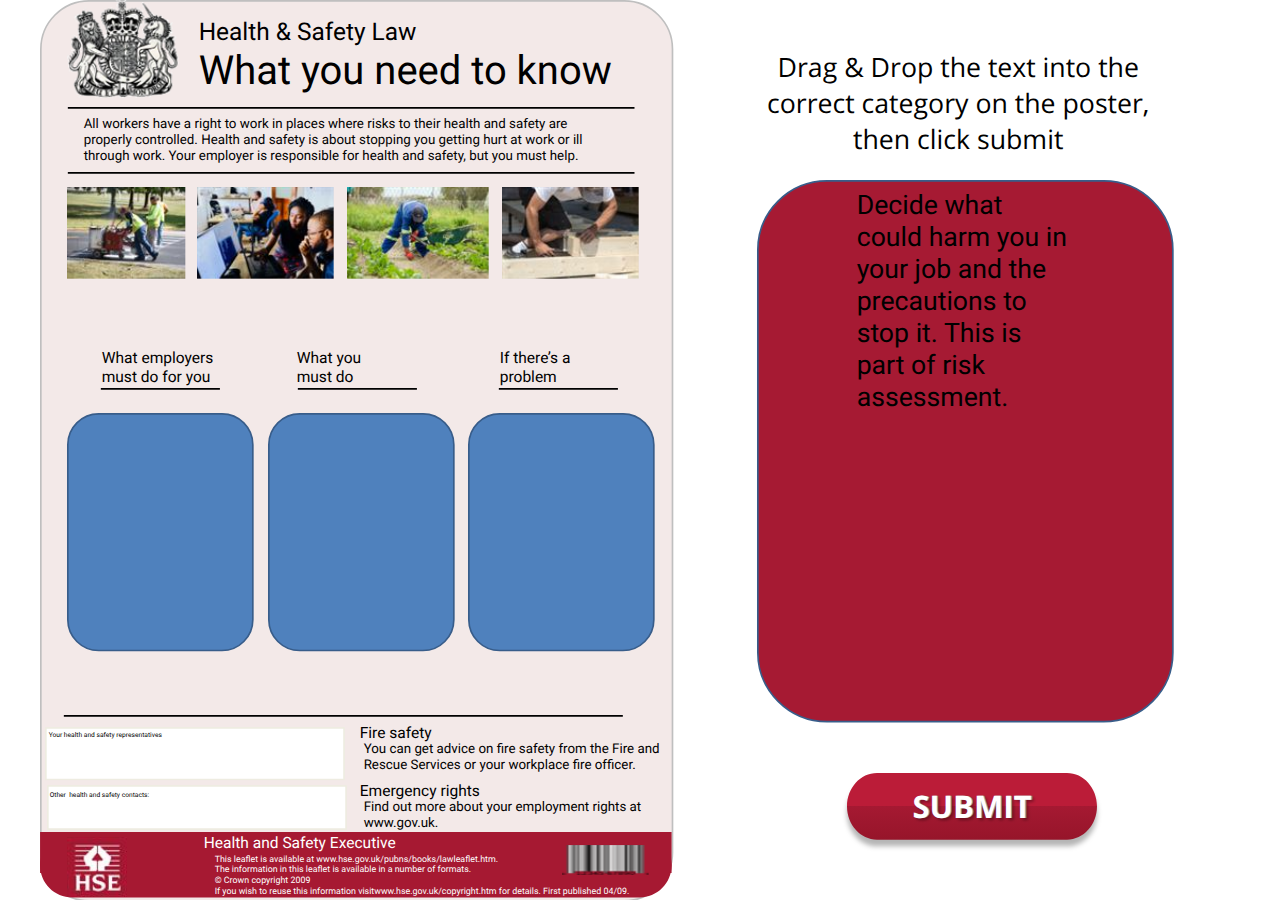
==== SCORM/HSE-Poster/story.html @ 28b44e9d "Push-HSE" ====
<!doctype html>
<html lang="en-US">
<head>
  <meta charset="utf-8">
  <!-- Created using Storyline 360 - http://www.articulate.com  -->
  <!-- version: 3.56.26219.0 -->
  <title>HSE Poster</title>
  <meta http-equiv="x-ua-compatible" content="IE=edge"/>
  <meta name="viewport" content="width=device-width,initial-scale=1,user-scalable=no,shrink-to-fit=no,minimal-ui"/>
  <meta name="apple-mobile-web-app-capable" content="yes"/>
  <style>
    html, body { height: 100%; padding: 0; margin: 0 }
    #app { height: 100%; width: 100%; }
  </style>
  
  <script>window.THREE = { };</script>
</head>
<body style="background: #FFFFFF" class="cs-HTML theme-unified">
  <!-- 360 -->
  <script>!function(e){var i=/iPhone/i,o=/iPod/i,n=/iPad/i,t=/(?=.*\bAndroid\b)(?=.*\bMobile\b)/i,d=/Android/i,s=/(?=.*\bAndroid\b)(?=.*\bSD4930UR\b)/i,b=/(?=.*\bAndroid\b)(?=.*\b(?:KFOT|KFTT|KFJWI|KFJWA|KFSOWI|KFTHWI|KFTHWA|KFAPWI|KFAPWA|KFARWI|KFASWI|KFSAWI|KFSAWA)\b)/i,r=/IEMobile/i,h=/(?=.*\bWindows\b)(?=.*\bARM\b)/i,a=/BlackBerry/i,l=/BB10/i,p=/Opera Mini/i,f=/(CriOS|Chrome)(?=.*\bMobile\b)/i,u=/(?=.*\bFirefox\b)(?=.*\bMobile\b)/i,c=new RegExp("(?:Nexus 7|BNTV250|Kindle Fire|Silk|GT-P1000)","i"),w=function(e,i){return e.test(i)},A=function(e){var A=e||navigator.userAgent,v=A.split("[FBAN");if(void 0!==v[1]&&(A=v[0]),this.apple={phone:w(i,A),ipod:w(o,A),tablet:!w(i,A)&&w(n,A),device:w(i,A)||w(o,A)||w(n,A)},this.amazon={phone:w(s,A),tablet:!w(s,A)&&w(b,A),device:w(s,A)||w(b,A)},this.android={phone:w(s,A)||w(t,A),tablet:!w(s,A)&&!w(t,A)&&(w(b,A)||w(d,A)),device:w(s,A)||w(b,A)||w(t,A)||w(d,A)},this.windows={phone:w(r,A),tablet:w(h,A),device:w(r,A)||w(h,A)},this.other={blackberry:w(a,A),blackberry10:w(l,A),opera:w(p,A),firefox:w(u,A),chrome:w(f,A),device:w(a,A)||w(l,A)||w(p,A)||w(u,A)||w(f,A)},this.seven_inch=w(c,A),this.any=this.apple.device||this.android.device||this.windows.device||this.other.device||this.seven_inch,this.phone=this.apple.phone||this.android.phone||this.windows.phone,this.tablet=this.apple.tablet||this.android.tablet||this.windows.tablet,"undefined"==typeof window)return this},v=function(){var e=new A;return e.Class=A,e};"undefined"!=typeof module&&module.exports&&"undefined"==typeof window?module.exports=A:"undefined"!=typeof module&&module.exports&&"undefined"!=typeof window?module.exports=v():"function"==typeof define&&define.amd?define("isMobile",[],e.isMobile=v()):e.isMobile=v()}(this);
    window.isMobile.apple.tablet = window.isMobile.apple.tablet ||
      (navigator.platform === 'MacIntel' && navigator.maxTouchPoints > 1);
    window.isMobile.apple.device = window.isMobile.apple.device || window.isMobile.apple.tablet;
    window.isMobile.tablet = window.isMobile.tablet || window.isMobile.apple.tablet;
    window.isMobile.any = window.isMobile.any || window.isMobile.apple.tablet;
  </script>

  <div id="focus-sink" tabindex="-1"></div>

  <div id="preso"></div>
  <script>
    window.DS = {};
    window.globals = {
      DATA_PATH_BASE: '',
      HAS_FRAME: true,
      HAS_SLIDE: true,

      lmsPresent: false,
      tinCanPresent: false,
      cmi5Present: false,
      aoSupport: false,
      scale: 'noscale',
      captureRc: false,
      browserSize: 'optimal',
      bgColor: '#FFFFFF',
      features: 'MultipleQuizTracking',
      themeName: 'unified',
      preloaderColor: '#8C8C8C',
      suppressAnalytics: false,
      productChannel: 'stable',
      publishSource: 'storyline',
      aid: 'aid|963286c8-5e28-4e23-b337-66d10b690c8c',
      cid: 'c760d0cb-7a94-42ee-8a28-6ce7f0bad6ad',
      playerVersion: '3.56.26219.0',
      maxIosVideoElements: 10,

      
      parseParams: function(qs) {
        if (window.globals.parsedParams != null) {
          return window.globals.parsedParams;
        }
        qs = (qs || window.location.search.substr(1)).split('+').join(' ');
        var params = {},
            tokens,
            re = /[?&]?([^=]+)=([^&]*)/g;

        while (tokens = re.exec(qs)) {
          params[decodeURIComponent(tokens[1]).trim()] =
            decodeURIComponent(tokens[2]).trim();
        }
        window.globals.parsedParams = params;
        return params;
      }

    };

    (function() {

      var classTypes = [ 'desktop', 'mobile', 'phone', 'tablet' ];

      var addDeviceClasses = function(prefix, testObj) {
        var curr, i;
        for (i = 0; i < classTypes.length; i++) {
          curr = classTypes[i];
          if (testObj[curr]) {
            document.body.classList.add(prefix + curr);
          }
        }
      };

      var params = window.globals.parseParams(),
          isDevicePreview = params.devicepreview === '1',
          isPhoneOverride = params.deviceType === 'phone' || (isDevicePreview && params.phone == '1'),
          isTabletOverride = (params.deviceType === 'tablet' || isDevicePreview) && !isPhoneOverride,
          isMobileOverride = isPhoneOverride || isTabletOverride;

      var deviceView = {
        desktop: !window.isMobile.any && !isMobileOverride,
        mobile: window.isMobile.any || isMobileOverride,
        phone: isPhoneOverride || (window.isMobile.phone && !isTabletOverride),
        tablet: isTabletOverride || window.isMobile.tablet
      };

      window.globals.deviceView = deviceView;
      window.isMobile.desktop = !window.isMobile.any;
      window.isMobile.mobile = window.isMobile.any;

      addDeviceClasses('view-', deviceView);

    })();
  </script>
  
  <script src='story_content/user.js' type=text/javascript></script>
  <div class="slide-loader"></div>

  <script>
    var doc = document, loader = doc.body.querySelector('.slide-loader'); [ 1, 2, 3 ].forEach(function(n) { var d = doc.createElement('div'); d.style.backgroundColor = window.globals.preloaderColor; d.classList.add('mobile-loader-dot'); d.classList.add('dot' + n); loader.appendChild(d); });
  </script>

  <div class="mobile-load-title-overlay" style="display: none">
    <div class="mobile-load-title">HSE Poster</div>
  </div>

  <div class="mobile-chrome-warning"></div>

  <script>
    
    if (window.autoSpider && window.vInterfaceObject) {
      document.querySelector('.mobile-load-title-overlay').style.display = 'none';
    }
  </script>

  

  <link rel="stylesheet" href="html5/data/css/output.min.css" data-noprefix/>
</body>
<script src="html5/lib/scripts/bootstrapper.min.js"></script>
</html>
---- SCORM/HSE-Poster/html5/data/css/output.min.css ----
@font-face {
  font-family: 'LatoBold Charset1_ BoldB83BB3BE';
  src: url('[data-uri]');
  font-style: normal;
  font-weight: normal;
}
@font-face {
  font-family: 'Lato Charset1_ 5sVuH9Q1D18AAC4F';
  src: url('[data-uri]');
  font-style: normal;
  font-weight: normal;
}
@font-face {
  font-family: 'Roboto Charset1_ 6coaZ23F66CF7E';
  src: url('[data-uri]');
  font-style: normal;
  font-weight: normal;
}
@font-face {
  font-family: 'Open SansBold CharsBold3036003B';
  src: url('[data-uri]');
  font-style: normal;
  font-weight: normal;
}
@font-face {
  font-family: 'Open Sans Charset1_ 6FL60815655';
  src: url('[data-uri]');
  font-style: normal;
  font-weight: normal;
}
@font-face {
  font-family: 'Roboto Charset0_v5lJSRq46A5EDB0';
  src: url('[data-uri]');
  font-style: normal;
  font-weight: normal;
}
@font-face {
  font-family: 'Open Sans Charset0_v9TY33EDE6F2';
  src: url('[data-uri]');
  font-style: normal;
  font-weight: normal;
}
@font-face {
  font-family: 'Open SansBold CharsBoldE47A47C6';
  src: url('[data-uri]');
  font-style: normal;
  font-weight: normal;
}
.cs-HTML {
  background: rgba(255, 255, 255, 1);
}
.cs-npnxnanbsnfns00000100101 .cs-infopanel  {
  box-shadow: 0 1px 0 rgba(0, 0, 0, 0);
  background: rgba(255, 255, 255, 1);
}
.cs-npnxnanbsnfns00000100101 .cs-infopanel .cs-link {
  color: rgba(88, 88, 88, 1);
}
.cs-npnxnanbsnfns00000100101 .cs-infopanel .cs-link:hover {
  color: rgba(255, 255, 255, 1);
}
.cs-npnxnanbsnfns00000100101 .cs-infopanel .cs-name {
  color: rgba(68, 68, 68, 1);
}
.cs-npnxnanbsnfns00000100101 .cs-infopanel .cs-title {
  color: rgba(153, 153, 153, 1);
}
.cs-npnxnanbsnfns00000100101 .cs-infopanelpopup  {
  box-shadow: 0 1px 0 rgba(0, 0, 0, 0);
  background: rgba(0, 0, 0, 0);
}
.cs-npnxnanbsnfns00000100101 .cs-infopanelpopup .cs-link {
  color: rgba(255, 0, 0, 1);
}
.cs-npnxnanbsnfns00000100101 .cs-infopanelpopup .cs-link:hover {
  color: rgba(255, 255, 255, 1);
}
.cs-npnxnanbsnfns00000100101 .cs-infopanelpopup .cs-name {
  color: rgba(255, 255, 255, 1);
}
.cs-npnxnanbsnfns00000100101 .cs-infopanelpopup .cs-bio {
  color: rgba(88, 88, 88, 1);
}
.cs-npnxnanbsnfns00000100101 .cs-timer  {
  color: rgba(88, 88, 88, 1);
}
.cs-npnxnanbsnfns00000100101 .cs-duration stop:first-child {
  stop-color: rgba(220, 220, 220, 1);
}
.cs-npnxnanbsnfns00000100101 .cs-duration stop:last-child {
  stop-color: rgba(220, 220, 220, 1);
}
.cs-npnxnanbsnfns00000100101 .cs-elapsed stop:first-child {
  stop-color: rgba(254, 227, 71, 1);
}
.cs-npnxnanbsnfns00000100101 .cs-elapsed stop:last-child {
  stop-color: rgba(254, 227, 71, 1);
}
.cs-npnxnanbsnfns00000100101 .cs-timer .cs-pie .cs-innerstroke {
  stroke: rgba(199, 199, 199, 1);
}
.cs-npnxnanbsnfns00000100101 .cs-timer .cs-pie .cs-innerborder {
  stroke: rgba(255, 255, 255, 1);
}
.cs-npnxnanbsnfns00000100101 .cs-window  {
  box-shadow: 0 8px 5px rgba(0, 0, 0, 0.2);
  border-color: rgba(49, 99, 0, 1);
  background: rgba(250, 250, 250, 1);
  color: rgba(70, 70, 70, 1);
}
.cs-npnxnanbsnfns00000100101 .cs-window .cs-diva {
  border-color: rgba(0, 0, 0, 0);
}
.cs-npnxnanbsnfns00000100101 .cs-window .cs-divb {
  border-color: rgba(0, 0, 0, 0);
}
.cs-npnxnanbsnfns00000100101 .cs-editor .cs-editor-slide {
  color: rgba(255, 255, 255, 1);
}
.cs-npnxnanbsnfns00000100101 .cs-editor .cs-editor-html {
  color: rgba(70, 70, 70, 1);
}
.cs-npnxnanbsnfns00000100101 .cs-editor .cs-editor-button {
  text-shadow: 0 1px 0 rgba(0, 0, 0, 0);
  color: rgba(255, 255, 255, 1);
  border-color: rgba(33, 68, 0, 1);
  background: rgba(60, 124, 0, 1);
}
.cs-npnxnanbsnfns00000100101 .cs-editor .cs-editor-button:hover {
  background: rgba(66, 142, 0, 1);
}
.cs-npnxnanbsnfns00000100101 .cs-editor .cs-editor-button:active {
  background: rgba(46, 93, 0, 1);
}
.cs-npnxnanbsnfns00000100101 .cs-listitem  {
  color: rgba(70, 70, 70, 1);
  border-color: none;
  border: 1px solid transparent;
}
.cs-npnxnanbsnfns00000100101 .cs-listitem:hover {
  background: rgba(0, 0, 0, 0.05);
  border-color: rgba(142, 143, 142, 1) !important;
  border-width: 1px;
  border-radius: 2px;
  border-style: solid;
  box-sizing: border-box;
}
.cs-npnxnanbsnfns00000100101 .cs-listitem.hover {
  background: rgba(0, 0, 0, 0.05);
  border-color: rgba(142, 143, 142, 1) !important;
  border-width: 1px;
  border-radius: 2px;
  border-style: solid;
  box-sizing: border-box;
}
.cs-npnxnanbsnfns00000100101 .cs-glossary  {
  color: rgba(70, 70, 70, 1);
}
.cs-npnxnanbsnfns00000100101 .cs-glossary .cs-scrolling-panel {
  background: rgba(0, 0, 0, 0);
}
.cs-npnxnanbsnfns00000100101 .cs-glossary .cs-term.cs-selected .cs-choice-list-trigger {
  color: rgba(255, 255, 255, 1);
  background: rgba(255, 255, 255, 1);
}
.cs-npnxnanbsnfns00000100101 .cs-glossary .cs-term.cs-selected .cs-choice-list-trigger:focus {
  color: rgba(255, 255, 255, 1);
  background: rgba(255, 255, 255, 1);
}
.cs-npnxnanbsnfns00000100101 .cs-glossary .cs-term:hover .cs-choice-list-trigger {
  background: rgba(70, 70, 70, 1);
}
.cs-npnxnanbsnfns00000100101 .cs-glossary .cs-term.hover .cs-choice-list-trigger {
  background: rgba(70, 70, 70, 1);
}
.cs-npnxnanbsnfns00000100101 .cs-glossary .cs-term .cs-choice-list-trigger:focus {
  background: rgba(70, 70, 70, 1);
}
.cs-npnxnanbsnfns00000100101 .cs-glossary .cs-diva {
  border-color: rgba(0, 0, 0, 0);
}
.cs-npnxnanbsnfns00000100101 .cs-glossary .cs-divb {
  border-color: rgba(0, 0, 0, 0);
}
.cs-npnxnanbsnfns00000100101 .cs-glossary .cs-divc {
  border-color: rgba(0, 0, 0, 0);
}
.cs-npnxnanbsnfns00000100101 .cs-glossary .cs-heading {
  color: rgba(44, 47, 48, 1);
  font-weight: 700;
}
.note-content p span {
  color: rgba(70, 70, 70, 1);
  line-height: 1.4em;
  font-size: 103.769%;
}
.cs-npnxnanbsnfns00000100101 .cs-resource .cs-separator {
  border-color: rgba(0, 0, 0, 0);
}
.cs-npnxnanbsnfns00000100101 .cs-outline  {
  color: rgba(45, 45, 45, 1);
}
.cs-npnxnanbsnfns00000100101 .cs-outline .cs-diva {
  border-color: rgba(0, 0, 0, 0);
}
.cs-npnxnanbsnfns00000100101 .cs-outline .cs-divb {
  border-color: rgba(0, 0, 0, 0);
}
.cs-npnxnanbsnfns00000100101 .cs-outline .cs-divc {
  border-color: rgba(0, 0, 0, 0);
}
.cs-npnxnanbsnfns00000100101 .cs-outline .cs-search-filter:hover {
  color: rgba(0, 0, 0, 0);
}
.cs-npnxnanbsnfns00000100101 .cs-outline .cs-search-filter.hover {
  color: rgba(0, 0, 0, 0);
}
.cs-npnxnanbsnfns00000100101 .cs-transcript  {
  color: rgba(255, 255, 255, 1);
}
.cs-npnxnanbsnfns00000100101 .cs-transcript .cs-div {
  border-color: rgba(0, 0, 0, 0);
}
.cs-npnxnanbsnfns00000100101 .cs-tabs:not(.topmenu-item) {
  color: rgba(39, 43, 44, 1);
}
.cs-npnxnanbsnfns00000100101 .cs-tabs .cs-inner-button:not(.topmenu-item) {
  text-shadow: 0 1px 0 rgba(0, 0, 0, 0);
}
.cs-npnxnanbsnfns00000100101 .cs-tabs:hover:not(.topmenu-item) {
  color: rgba(39, 43, 44, 1);
}
.cs-npnxnanbsnfns00000100101 .cs-tabs.cs-selected {
  background: rgba(0, 0, 0, 0);
  color: rgba(39, 43, 44, 1);
}
.cs-npnxnanbsnfns00000100101 .cs-seekcontrol  {
  background: rgba(0, 0, 0, 0);
  border-color: rgba(0, 0, 0, 0);
}
.cs-npnxnanbsnfns00000100101 .cs-seekcontrol .cs-button:hover .cs-icon {
  fill: rgba(255, 255, 255, 1);
}
.cs-npnxnanbsnfns00000100101 .cs-seekcontrol .cs-button.hover .cs-icon {
  fill: rgba(255, 255, 255, 1);
}
.cs-npnxnanbsnfns00000100101 .cs-seekcontrol .cs-button .cs-icon-shadow {
  fill: rgba(0, 0, 0, 0);
}
.cs-npnxnanbsnfns00000100101 .cs-seekcontrol .cs-button .cs-icon {
  fill: rgba(140, 140, 140, 1);
}
.cs-npnxnanbsnfns00000100101 .cs-seekcontrol .cs-seek .cs-fill {
  background: rgba(255, 255, 255, 0.6);
}
.cs-npnxnanbsnfns00000100101 .cs-seekcontrol .cs-seek {
  background: rgba(142, 143, 142, 1);
  border-color: rgba(0, 0, 0, 0);
}
.cs-npnxnanbsnfns00000100101 .cs-searchinput .cs-input {
  color: rgba(70, 70, 70, 1);
  border-color: rgba(0, 0, 0, 0);
  background: rgba(0, 0, 0, 0.05);
}
.cs-npnxnanbsnfns00000100101 .cs-searchinput .cs-input:focus {
  color: rgba(44, 47, 48, 1);
  background: rgba(41, 41, 41, 1);
}
.cs-npnxnanbsnfns00000100101 .cs-searchinput .cs-input:hover {
  box-shadow: inset 0 0 1px 0 rgba(69, 126, 19, 0);
}
.cs-npnxnanbsnfns00000100101 .cs-searchinput .cs-input.hover {
  box-shadow: inset 0 0 1px 0 rgba(69, 126, 19, 0);
}
.cs-npnxnanbsnfns00000100101 .cs-searchinput .cs-button .cs-icon {
  fill: rgba(88, 88, 88, 1);
}
.cs-npnxnanbsnfns00000100101 .cs-searchinput .cs-button:hover {
  fill: rgba(63, 133, 0, 1);
}
.cs-npnxnanbsnfns00000100101 .cs-searchinput .cs-button.hover {
  fill: rgba(63, 133, 0, 1);
}
.cs-npnxnanbsnfns00000100101 .cs-menu  {
  box-shadow: 0 1px 0 rgba(0, 0, 0, 0);
  background: rgba(250, 250, 250, 1);
}
.cs-npnxnanbsnfns00000100101 .cs-topmenu-item.active .cs-tab {
  background: rgba(250, 250, 250, 1);
}
.cs-npnxnanbsnfns00000100101 .cs-logo  {
  box-shadow: 0 1px 0 rgba(37, 75, 0, 1);
  background: rgba(255, 255, 255, 0);
}
.cs-npnxnanbsnfns00000100101 .cs-checkbox  {
  color: rgba(255, 255, 255, 1);
}
.cs-npnxnanbsnfns00000100101 .cs-checkbox:hover {
  border-color: rgba(175, 221, 130, 1);
}
.cs-npnxnanbsnfns00000100101 .cs-checkbox.hover {
  border-color: rgba(175, 221, 130, 1);
}
.cs-npnxnanbsnfns00000100101 .cs-checkbox .cs-box {
  color: rgba(255, 255, 255, 1);
  border-color: rgba(42, 83, 0, 1);
}
.cs-npnxnanbsnfns00000100101 .cs-checkbox .cs-box:checked::after {
  color: rgba(43, 196, 0, 1);
}
.cs-npnxnanbsnfns00000100101 .cs-button  {
  text-shadow: 0 1px 0 rgba(0, 0, 0, 0);
  color: rgba(88, 88, 88, 1);
  border-color: rgba(0, 0, 0, 0);
  background: rgba(0, 0, 0, 0);
  box-shadow: 0 1px 0 rgba(0, 0, 0, 0);
}
.cs-npnxnanbsnfns00000100101 .cs-button .cs-icon {
  fill: rgba(88, 88, 88, 1);
}
.cs-npnxnanbsnfns00000100101 .cs-button .cs-icon-shadow {
  fill: rgba(0, 0, 0, 0);
}
.cs-npnxnanbsnfns00000100101 .cs-button:hover {
  background: rgba(39, 43, 44, 1);
}
.cs-npnxnanbsnfns00000100101 .cs-button.hover {
  background: rgba(39, 43, 44, 1);
}
.cs-npnxnanbsnfns00000100101 .cs-button:active {
  background: rgba(0, 0, 0, 0);
}
.cs-npnxnanbsnfns00000100101 .cs-button.cs-disabled:hover {
  background: rgba(0, 0, 0, 0);
}
.cs-npnxnanbsnfns00000100101 .cs-button.cs-disabled.hover {
  background: rgba(0, 0, 0, 0);
}
.cs-npnxnanbsnfns00000100101 .cs-button.cs-disabled:active {
  background: rgba(0, 0, 0, 0);
}
.cs-npnxnanbsnfns00000100101 .cs-button.cs-volume:hover {
  background: rgba(0, 0, 0, 0);
}
.cs-npnxnanbsnfns00000100101 .cs-button.cs-volume.hover {
  background: rgba(0, 0, 0, 0);
}
.cs-npnxnanbsnfns00000100101 .cs-button.cs-volume:active {
  background: rgba(0, 0, 0, 0);
}
.cs-npnxnanbsnfns00000100101.cs-base  {
  color: rgba(88, 88, 88, 1);
  border-color: rgba(255, 255, 255, 0);
  background: rgba(255, 255, 255, 1);
}
.cs-npnxnanbsnfns00000100101.cs-base .cs-separator .cs-diva {
  background: rgba(250, 250, 250, 1);
}
.cs-npnxnanbsnfns00000100101.cs-base .cs-separator .cs-divb {
  background: rgba(0, 0, 0, 0);
}
.cs-npnxnanbsnfns00000100101.cs-base .cs-topmenu-item.active .cs-tab {
  border-color: rgba(250, 250, 250, 1);
}
.cs-npnxnanbsnfns00000100101.cs-base .cs-topmenu-item.active .cs-panel {
  border-color: rgba(250, 250, 250, 1);
}
.cs-npnxnanbsnfns00000100101.cs-base .cs-left {
  background: rgba(250, 250, 250, 1);
}
.cs-npnxnanbsnfns00000100101.cs-base .cs-area-primary .cs-slide-container {
  background: rgba(255, 255, 255, 1);
}
.cs-npnxnanbsnfns00000100101.cs-base.cs-custom-theme .cs-brandhighlight-bg {
  background: rgba(72, 147, 184, 1) !important;
}
.cs-npnxnanbsnfns00000100101.cs-base.cs-custom-theme .cs-brandhighlight-secondary-bg {
  background: rgba(72, 147, 184, 1) !important;
}
.cs-npnxnanbsnfns00000100101.cs-base.cs-custom-theme .cs-brandhighlight-border {
  border-color: rgba(72, 147, 184, 1) !important;
}
.cs-npnxnanbsnfns00000100101.cs-base.cs-custom-theme .cs-brandhighlight-text {
  color: rgba(72, 147, 184, 1) !important;
}
.cs-npnxnanbsnfns00000100101.cs-base.cs-custom-theme .cs-brandhighlight-fill {
  fill: rgba(72, 147, 184, 1) !important;
}
.cs-npnxnanbsnfns00000100101.cs-base.cs-custom-theme .cs-listitem.cs-selected {
  background-color: rgba(0, 0, 0, 0.05) !important;
}
.cs-npnxnanbsnfns00000100101 .cs-volume::-moz-range-thumb {
  border-color: rgba(43, 85, 0, 1);
  box-shadow: inset 0 0 1px 0 rgba(43, 85, 0, 1);
  background: rgba(255, 255, 255, 1);
}
.cs-npnxnanbsnfns00000100101 .cs-volume::-ms-thumb {
  border-color: rgba(43, 85, 0, 1);
  box-shadow: inset 0 0 1px 0 rgba(43, 85, 0, 1);
  background: rgba(255, 255, 255, 1);
}
.cs-npnxnanbsnfns00000100101 .cs-volume::-webkit-slider-thumb {
  border-color: rgba(43, 85, 0, 1);
  box-shadow: inset 0 0 1px 0 rgba(43, 85, 0, 1);
  background: rgba(255, 255, 255, 1);
}
.cs-npnxnanbsnfns00000100101 .cs-volume::-moz-range-track {
  border-color: rgba(66, 140, 1, 1);
  background: rgba(142, 143, 142, 1);
}
.cs-npnxnanbsnfns00000100101 .cs-volume::-ms-track {
  border-color: rgba(66, 140, 1, 1);
  background: rgba(142, 143, 142, 1);
}
.cs-npnxnanbsnfns00000100101 .cs-volume::-webkit-slider-runnable-track {
  border-color: rgba(66, 140, 1, 1);
  background: rgba(142, 143, 142, 1);
}
body.show-focus .tab-focus-box {
  box-shadow: 0 0 0 1px rgba(255, 255, 0, 1), 0 0 0 3px rgba(0, 32, 96, 1), 0 0 5px 5px rgba(255, 255, 0, 1);
  border-color: transparent;
  outline: 2px transparent solid;
}
.skipnav {
  box-shadow: 0 0 0 1px rgba(255, 255, 0, 1), 0 0 0 3px rgba(0, 32, 96, 1), 0 0 5px 5px rgba(255, 255, 0, 1);
  border-color: transparent;
  outline: 2px transparent solid;
}
.cs-npnxnanbsnfns00000100101 .cs-listitem:hover {
  color: none;
}
.cs-npnxnanbsnfns00000100101 .cs-listitem.hover {
  color: none;
}
.cs-npnxnanbsnfns00000100101 .cs-listitem.cs-viewed {
  color: #464646;
}
.cs-npnxnanbsnfns00000100101 .cs-listitem {
  color: #464646;
}
.cs-npnxnanbsnfns00000100101 .cs-listitem:hover .cs-icon-carrot * {
  fill: none;
}
.cs-npnxnanbsnfns00000100101 .cs-listitem.hover .cs-icon-carrot * {
  fill: none;
}
.cs-npnxnanbsnfns00000100101 .cs-listitem .cs-icon-carrot {
  color: none;
  top: calc(3px);
}
.cs-npnxnanbsnfns00000100101 .cs-listitem .cs-icon-carrot .cs-shadow {
  color: #2C2F30;
}
.cs-npnxnanbsnfns00000100101 .item-collapsible .is-scene {
  color: #2C2F30 !important;
  font-weight: 700;
}
.cs-npnxnanbsnfns00000100101 .is-scene .cs-icon-carrot * {
  color: #2C2F30 !important;
  font-weight: 700;
}
.cs-npnxnanbsnfns00000100101 .is-scene:not(.outline-links-collapse) > a {
  color: #2C2F30;
}
.cs-npnxnanbsnfns00000100101 .is-scene:not(.outline-links-collapse) .cs-icon-carrot * {
  fill: none !important;
  color: #2C2F30 !important;
}
.cs-npnxnanbsnfns00000100101 .tabs, .cs-npnxnanbsnfns00000100101 .cs-logo {
  border-bottom: 1px solid rgba(142, 143, 142, 1);
}
.cs-npnxnanbsnfns00000100101 .area-secondary-wrapper:after {
  background-image: url('[data-uri]');
  background-size: 100%;
}
.cs-npnxnanbsnfns00000100101 .panel-footer {
  background: #FAFAFA;
}
.cs-npnxnanbsnfns00000100101 #outline-search {
  background: rgba(0, 0, 0, 0.05);
  border-color: rgba(142, 143, 142, 1);
  border-width: 1px;
  border-style: solid;
}
.cs-npnxnanbsnfns00000100101 .topmenu-panel #outline-search {
  background: #EAEAEA;
}
.cs-npnxnanbsnfns00000100101 .search-icon circle, .cs-npnxnanbsnfns00000100101 .search-icon path {
  stroke: #585858;
}
.cs-npnxnanbsnfns00000100101 #outline-search input[type   =search] {
  color: #2C2F30;
}
.cs-npnxnanbsnfns00000100101 #outline-search ::-webkit-input-placeholder {
  color: #464646 !important;
}
.cs-npnxnanbsnfns00000100101 #outline-search :-ms-input-placeholder {
  color: #464646 !important;
}
.cs-npnxnanbsnfns00000100101 #outline-search ::-moz-placeholder {
  color: #464646 !important;
  opacity: 1;
}
.cs-npnxnanbsnfns00000100101 .cs-topmenu-item.active, body:not(.is-touchable-tablet) .cs-npnxnanbsnfns00000100101 .cs-topmenu-item:hover {
  color: #272B2C;
}
.cs-npnxnanbsnfns00000100101 .cs-topmenu-item.button-tapped {
  color: #272B2C;
}
.cs-npnxnanbsnfns00000100101 .cs-topmenu-item.active .cs-tab, .cs-npnxnanbsnfns00000100101 .cs-topmenu-item .cs-tab {
  background: transparent !important;
  border: none !important;
}
.cs-npnxnanbsnfns00000100101 .top-tabs-drop-icon div {
  background: #585858;
}
.cs-npnxnanbsnfns00000100101 .cs-panel.topmenu-panel .panel-content, .cs-npnxnanbsnfns00000100101 .top-tabs-drop {
  background: #FAFAFA;
}
.cs-npnxnanbsnfns00000100101 .cs-topmenu-item.active .cs-panel {
  background: #FAFAFA;
}
.cs-npnxnanbsnfns00000100101 .cs-menu.topmenu-panel, .cs-npnxnanbsnfns00000100101 .top-tabs-drop {
  border: 1px solid rgba(250, 250, 250, 1) !important;
  border-radius: 3px;
}
.cs-npnxnanbsnfns00000100101 .resources .resources-list a:hover {
  background: rgba(0, 0, 0, 0.05);
}
body:not(.is-touchable-tablet) .cs-npnxnanbsnfns00000100101 .resources .resources-list a:hover {
  background: rgba(0, 0, 0, 0.05);
}
.cs-npnxnanbsnfns00000100101 .resources .resources-list a.hover {
  background: rgba(0, 0, 0, 0.05);
}
body:not(.is-touchable-tablet) .cs-npnxnanbsnfns00000100101 .resources .resources-list a.hover {
  background: rgba(0, 0, 0, 0.05);
}
.cs-npnxnanbsnfns00000100101 .resources .resources-list a.button-tapped {
  background: rgba(0, 0, 0, 0.05);
}
.cs-npnxnanbsnfns00000100101 .cs-icon path, .cs-npnxnanbsnfns00000100101 .cs-icon rect, .cs-npnxnanbsnfns00000100101 .cs-icon polygon, .cs-npnxnanbsnfns00000100101 .menu-icon-wrapper.menu-icon-wrapper-hover path {
  fill: #585858;
}
.cs-npnxnanbsnfns00000100101 .cs-icon .icon-stroke-only {
  fill: none !important;
  stroke: #585858 !important;
}
body:not(.is-touchable-tablet) .cs-npnxnanbsnfns00000100101 .cs-button:hover .cs-icon path, body:not(.is-touchable-tablet) .cs-npnxnanbsnfns00000100101 .cs-button:hover .cs-icon rect, body:not(.is-touchable-tablet) .cs-npnxnanbsnfns00000100101 .cs-button:hover .cs-icon polygon {
  fill: #272B2C;
}
body:not(.is-touchable-tablet) .cs-npnxnanbsnfns00000100101 .cs-tabs:hover .search-icon circle, body:not(.is-touchable-tablet) .cs-npnxnanbsnfns00000100101 .cs-tabs:hover .search-icon path {
  stroke: #272B2C;
}
.cs-npnxnanbsnfns00000100101 .cs-button.button-tapped .cs-icon path, .cs-npnxnanbsnfns00000100101 .cs-button.button-tapped .cs-icon rect, .cs-npnxnanbsnfns00000100101 .cs-button.button-tapped .cs-icon polygon {
  fill: #272B2C;
}
body:not(.is-touchable-tablet) .cs-npnxnanbsnfns00000100101 .cs-button:hover .cs-icon .icon-stroke-only {
  fill: none !important;
  stroke: #272B2C !important;
}
.cs-npnxnanbsnfns00000100101 .cs-button:button-tapped .cs-icon .icon-stroke-only {
  fill: none !important;
  stroke: #272B2C !important;
}
.cs-npnxnanbsnfns00000100101 .menu-icon-wrapper.menu-icon-wrapper-hover svg path {
  fill: #272B2C;
}
.floating-sidebar:not(.sidebar-closed) .cs-npnxnanbsnfns00000100101 #hamburger .menu-icon-wrapper svg path {
  fill: #BABBBA;
}
.floating-sidebar:not(.sidebar-closed) .cs-npnxnanbsnfns00000100101 #hamburger .menu-icon-wrapper.menu-icon-wrapper-hover svg path {
  fill: #F8F8F8;
}
.cs-npnxnanbsnfns00000100101 .volume .btn:before {
  background-image: url('[data-uri]');
}
.cs-npnxnanbsnfns00000100101 .volume-track {
  background: #8E8F8E;
}
.cs-npnxnanbsnfns00000100101 .volume-icon circle {
  stroke: #585858;
}
.cs-npnxnanbsnfns00000100101 .cs-settings > .settings-panel {
  background: #FAFAFA;
  border: 1px solid rgba(250, 250, 250, 1) !important;
  border-radius: 3px;
}
.cs-npnxnanbsnfns00000100101 .cs-settings > .panel-down-arrow {
  fill: #FAFAFA;
}
.cs-npnxnanbsnfns00000100101 .switch-toggle .border {
  stroke: #919191;
}
.cs-npnxnanbsnfns00000100101 .switch-toggle .thumb-off .thumb {
  fill: #585858;
}
.cs-npnxnanbsnfns00000100101 .switch-toggle .thumb-on .track {
  fill: rgba(72, 147, 184, 0.3);
}
.cs-npnxnanbsnfns00000100101 .switch-toggle .thumb-off .track {
  fill: rgba(233, 233, 233, 1);
}
.cs-npnxnanbsnfns00000100101 .switch-label {
  color: #464646;
}
.cs-npnxnanbsnfns00000100101 .cs-panel .scrollarea-btn:after {
  background: rgba(88, 88, 88, 0.8);
}
.scrollarea-scrollbar:hover .scrollarea-btn:after, .scrollarea-scrollbar.highlight-scrollbar .scrollarea-btn:after {
  background: rgba(88, 88, 88, 0.8);
}
.floating-sidebar .sidebar-overlay {
  background: rgba(0, 0, 0, 0.85);
}
.cs-npnxnanbsnfns00000100101 .overlay-message {
  background: rgba(0, 0, 0, 0.85);
}
.cs-npnxnanbsnfns00000100101 .top-ui-bg, .cs-npnxnanbsnfns00000100101 .bottom-ui-bg, .cs-npnxnanbsnfns00000100101 .right-ui-bg, .cs-npnxnanbsnfns00000100101 .left-ui-bg {
  background: rgba(255, 255, 255, 0.8);
}
.cs-npnxnanbsnfns00000100101 .circle-progress-bg {
  fill: #FFFFFF;
}
.cs-npnxnanbsnfns00000100101 .circle-progress-well {
  fill: #8E8F8E;
}
.cs-npnxnanbsnfns00000100101 .circle-progress-pie {
  stroke: #8E8F8E;
}
.cs-npnxnanbsnfns00000100101 .lightbox .option-pane {
  background: rgba(255, 255, 255, 0.8);
}
.cs-npnxnanbsnfns00000100101 .lightbox .option-pane:before {
  background: #FFFFFF;
}
.cs-npnxnanbsnfns00000100101 .message-window {
  background: #FAFAFA;
  border: 1px solid rgba(250, 250, 250, 1) !important;
  border-radius: 3px;
}
.cs-npnxnanbsnfns00000100101 .message-window-header p, .cs-npnxnanbsnfns00000100101 .message-window-text {
  color: #464646;
}
.cs-npnxnanbsnfns00000100101 .message-window-header p {
  border-bottom: 1px solid rgba(70, 70, 70, 1);
}
.cs-npnxnanbsnfns00000100101 .message-window button.slide-object-button {
  border: 1px solid rgba(70, 70, 70, 1) !important;
}
.cs-npnxnanbsnfns00000100101 .message-window button.slide-object-button:hover {
  background: rgba(0, 0, 0, 0.05) !important;
}
.message-window .slide-object-button tspan, .message-window .slide-object-button-text tspan {
  fill: #464646 !important;
}
body:not(.is-touchable-tablet) .cs-npnxnanbsnfns00000100101 .cs-button:hover .text {
  color: #272B2C;
}
.cs-npnxnanbsnfns00000100101 .cs-button.button-tapped .text {
  color: #272B2C;
}
.cs-npnxnanbsnfns00000100101.cs-base {
  background: #FFFFFF;
}
.cs-npnxnanbsnfns00000100101 .cs-menu {
  background: transparent;
}
.cs-npnxnanbsnfns00000100101 .progress-bar .progress-bar-fill:after {
  background: #4893B8 !important;
}
.cs-npnxnanbsnfns00000100101 .volume-dot {
  background: #4893B8 !important;
}
.fn-npnxnanbsnfns00000100101 {
  font-family: 'Lato22AB4CAF';
  -webkit-font-variant-ligatures: no-common-ligatures;
  font-variant-ligatures: no-common-ligatures;
}
.fn-pxabnsnfns00000100101 {
  font-family: 'Lato22AB4CAF';
  -webkit-font-variant-ligatures: no-common-ligatures;
  font-variant-ligatures: no-common-ligatures;
}
.fn-npxnabnsnfns00000100101 {
  font-family: 'Lato22AB4CAF';
  -webkit-font-variant-ligatures: no-common-ligatures;
  font-variant-ligatures: no-common-ligatures;
}
.fn-npnxnanbnsnfns00000100101 {
  font-family: 'Lato22AB4CAF';
  -webkit-font-variant-ligatures: no-common-ligatures;
  font-variant-ligatures: no-common-ligatures;
}
.fn-pxabnsnfns00000100100 {
  font-family: 'Lato22AB4CAF';
  -webkit-font-variant-ligatures: no-common-ligatures;
  font-variant-ligatures: no-common-ligatures;
}
@font-face {
  font-family: 'Lato22AB4CAF';
  src: url('[data-uri]');
  font-style: normal;
  font-weight: bold;
}
@font-face {
  font-family: 'Lato22AB4CAF';
  src: url('[data-uri]');
  font-style: normal;
  font-weight: normal;
}
.cs-InvalidPromptSlide .cs-5kH3Wyl2Klv-InvalidPromptSlide-btn0 {
  color: rgba(255, 255, 255, 1);
  border-color: rgba(33, 68, 0, 1);
  background: rgba(60, 124, 0, 1);
  text-shadow: 0 1px 0 rgba(0, 0, 0, 0);
}
.cs-InvalidPromptSlide .cs-5kH3Wyl2Klv-InvalidPromptSlide-btn0 .cs-html {
  color: rgba(70, 70, 70, 1);
}
.cs-InvalidPromptSlide .cs-5kH3Wyl2Klv-InvalidPromptSlide-btn0 .cs-slide {
  border-color: rgba(255, 255, 255, 1);
}
.cs-InvalidPromptSlide .cs-5kH3Wyl2Klv-InvalidPromptSlide-btn0:hover {
  background: rgba(66, 142, 0, 1);
}
.cs-InvalidPromptSlide .cs-5kH3Wyl2Klv-InvalidPromptSlide-btn0:active {
  background: rgba(46, 93, 0, 1);
}
.cs-PrintPromptSlide .cs-5kH3Wyl2Klv-PrintPromptSlide-btn0 {
  color: rgba(255, 255, 255, 1);
  border-color: rgba(33, 68, 0, 1);
  background: rgba(60, 124, 0, 1);
  text-shadow: 0 1px 0 rgba(0, 0, 0, 0);
}
.cs-PrintPromptSlide .cs-5kH3Wyl2Klv-PrintPromptSlide-btn0 .cs-html {
  color: rgba(70, 70, 70, 1);
}
.cs-PrintPromptSlide .cs-5kH3Wyl2Klv-PrintPromptSlide-btn0 .cs-slide {
  border-color: rgba(255, 255, 255, 1);
}
.cs-PrintPromptSlide .cs-5kH3Wyl2Klv-PrintPromptSlide-btn0:hover {
  background: rgba(66, 142, 0, 1);
}
.cs-PrintPromptSlide .cs-5kH3Wyl2Klv-PrintPromptSlide-btn0:active {
  background: rgba(46, 93, 0, 1);
}
.cs-ScrollPromptSlide .cs-5kH3Wyl2Klv-ScrollPromptSlide-btn0 {
  color: rgba(255, 255, 255, 1);
  border-color: rgba(33, 68, 0, 1);
  background: rgba(60, 124, 0, 1);
  text-shadow: 0 1px 0 rgba(0, 0, 0, 0);
}
.cs-ScrollPromptSlide .cs-5kH3Wyl2Klv-ScrollPromptSlide-btn0 .cs-html {
  color: rgba(70, 70, 70, 1);
}
.cs-ScrollPromptSlide .cs-5kH3Wyl2Klv-ScrollPromptSlide-btn0 .cs-slide {
  border-color: rgba(255, 255, 255, 1);
}
.cs-ScrollPromptSlide .cs-5kH3Wyl2Klv-ScrollPromptSlide-btn0:hover {
  background: rgba(66, 142, 0, 1);
}
.cs-ScrollPromptSlide .cs-5kH3Wyl2Klv-ScrollPromptSlide-btn0:active {
  background: rgba(46, 93, 0, 1);
}
.cs-ResumePromptSlide .cs-5kH3Wyl2Klv-ResumePromptSlide-btn0 {
  color: rgba(255, 255, 255, 1);
  border-color: rgba(33, 68, 0, 1);
  background: rgba(60, 124, 0, 1);
  text-shadow: 0 1px 0 rgba(0, 0, 0, 0);
}
.cs-ResumePromptSlide .cs-5kH3Wyl2Klv-ResumePromptSlide-btn0 .cs-html {
  color: rgba(70, 70, 70, 1);
}
.cs-ResumePromptSlide .cs-5kH3Wyl2Klv-ResumePromptSlide-btn0 .cs-slide {
  border-color: rgba(255, 255, 255, 1);
}
.cs-ResumePromptSlide .cs-5kH3Wyl2Klv-ResumePromptSlide-btn0:hover {
  background: rgba(66, 142, 0, 1);
}
.cs-ResumePromptSlide .cs-5kH3Wyl2Klv-ResumePromptSlide-btn0:active {
  background: rgba(46, 93, 0, 1);
}
.cs-ResumePromptSlide .cs-5kH3Wyl2Klv-ResumePromptSlide-btn1 {
  color: rgba(255, 255, 255, 1);
  border-color: rgba(33, 68, 0, 1);
  background: rgba(60, 124, 0, 1);
  text-shadow: 0 1px 0 rgba(0, 0, 0, 0);
}
.cs-ResumePromptSlide .cs-5kH3Wyl2Klv-ResumePromptSlide-btn1 .cs-html {
  color: rgba(70, 70, 70, 1);
}
.cs-ResumePromptSlide .cs-5kH3Wyl2Klv-ResumePromptSlide-btn1 .cs-slide {
  border-color: rgba(255, 255, 255, 1);
}
.cs-ResumePromptSlide .cs-5kH3Wyl2Klv-ResumePromptSlide-btn1:hover {
  background: rgba(66, 142, 0, 1);
}
.cs-ResumePromptSlide .cs-5kH3Wyl2Klv-ResumePromptSlide-btn1:active {
  background: rgba(46, 93, 0, 1);
}
.cs-ExternalInterfaceErrorSlide .cs-buttonOK {
  color: rgba(255, 255, 255, 1);
  border-color: rgba(33, 68, 0, 1);
  background: rgba(60, 124, 0, 1);
  text-shadow: 0 1px 0 rgba(0, 0, 0, 0);
}
.cs-ExternalInterfaceErrorSlide .cs-buttonOK .cs-html {
  color: rgba(70, 70, 70, 1);
}
.cs-ExternalInterfaceErrorSlide .cs-buttonOK .cs-slide {
  border-color: rgba(255, 255, 255, 1);
}
.cs-ExternalInterfaceErrorSlide .cs-buttonOK:hover {
  background: rgba(66, 142, 0, 1);
}
.cs-ExternalInterfaceErrorSlide .cs-buttonOK:active {
  background: rgba(46, 93, 0, 1);
}
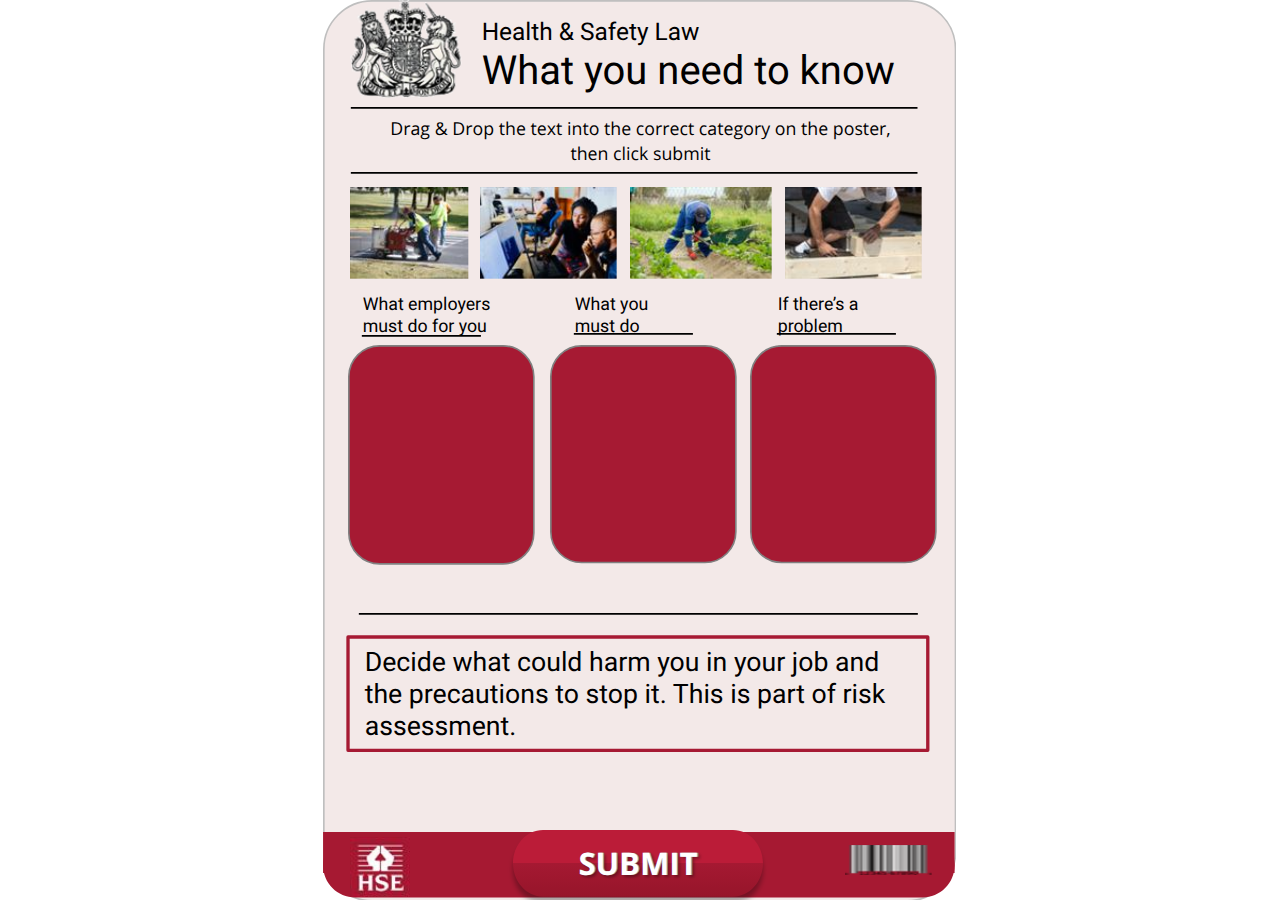
==== commit 8dfbf22d: "LMS-Inline" ====
--- a/SCORM/HSE-Poster/story.html
+++ b/SCORM/HSE-Poster/story.html
@@ -4,7 +4,7 @@
   <meta charset="utf-8">
   <!-- Created using Storyline 360 - http://www.articulate.com  -->
   <!-- version: 3.56.26219.0 -->
-  <title>HSE Poster</title>
+  <title>HSE Poster Inline</title>
   <meta http-equiv="x-ua-compatible" content="IE=edge"/>
   <meta name="viewport" content="width=device-width,initial-scale=1,user-scalable=no,shrink-to-fit=no,minimal-ui"/>
   <meta name="apple-mobile-web-app-capable" content="yes"/>
@@ -50,7 +50,7 @@
       productChannel: 'stable',
       publishSource: 'storyline',
       aid: 'aid|963286c8-5e28-4e23-b337-66d10b690c8c',
-      cid: 'c760d0cb-7a94-42ee-8a28-6ce7f0bad6ad',
+      cid: 'd079fa38-0152-43a1-9f3f-edfa514aa7cb',
       playerVersion: '3.56.26219.0',
       maxIosVideoElements: 10,
 
@@ -118,7 +118,7 @@
   </script>
 
   <div class="mobile-load-title-overlay" style="display: none">
-    <div class="mobile-load-title">HSE Poster</div>
+    <div class="mobile-load-title">HSE Poster Inline</div>
   </div>
 
   <div class="mobile-chrome-warning"></div>
--- a/SCORM/HSE-Poster/html5/data/css/output.min.css
+++ b/SCORM/HSE-Poster/html5/data/css/output.min.css
@@ -1,29 +1,29 @@
 @font-face {
-  font-family: 'LatoBold Charset1_ BoldB83BB3BE';
+  font-family: 'LatoBold Charset1_ Bold7535FD02';
   src: url('[data-uri]');
   font-style: normal;
   font-weight: normal;
 }
 @font-face {
-  font-family: 'Lato Charset1_ 5sVuH9Q1D18AAC4F';
+  font-family: 'Lato Charset1_ 64x5TXqD7ABC0516';
   src: url('[data-uri]');
   font-style: normal;
   font-weight: normal;
 }
 @font-face {
-  font-family: 'Roboto Charset1_ 6coaZ23F66CF7E';
+  font-family: 'Roboto Charset1_ 5df7qA53BC4895';
   src: url('[data-uri]');
   font-style: normal;
   font-weight: normal;
 }
 @font-face {
-  font-family: 'Open SansBold CharsBold3036003B';
+  font-family: 'Open SansBold CharsBold3F258CF4';
   src: url('[data-uri]');
   font-style: normal;
   font-weight: normal;
 }
 @font-face {
-  font-family: 'Open Sans Charset1_ 6FL60815655';
+  font-family: 'Open Sans Charset1_ 6D99CF2B862';
   src: url('[data-uri]');
   font-style: normal;
   font-weight: normal;
@@ -709,94 +709,94 @@
   font-style: normal;
   font-weight: normal;
 }
-.cs-InvalidPromptSlide .cs-5kH3Wyl2Klv-InvalidPromptSlide-btn0 {
+.cs-InvalidPromptSlide .cs-5nzCkfkmmJU-InvalidPromptSlide-btn0 {
   color: rgba(255, 255, 255, 1);
   border-color: rgba(33, 68, 0, 1);
   background: rgba(60, 124, 0, 1);
   text-shadow: 0 1px 0 rgba(0, 0, 0, 0);
 }
-.cs-InvalidPromptSlide .cs-5kH3Wyl2Klv-InvalidPromptSlide-btn0 .cs-html {
-  color: rgba(70, 70, 70, 1);
-}
-.cs-InvalidPromptSlide .cs-5kH3Wyl2Klv-InvalidPromptSlide-btn0 .cs-slide {
+.cs-InvalidPromptSlide .cs-5nzCkfkmmJU-InvalidPromptSlide-btn0 .cs-html {
+  color: rgba(70, 70, 70, 1);
+}
+.cs-InvalidPromptSlide .cs-5nzCkfkmmJU-InvalidPromptSlide-btn0 .cs-slide {
   border-color: rgba(255, 255, 255, 1);
 }
-.cs-InvalidPromptSlide .cs-5kH3Wyl2Klv-InvalidPromptSlide-btn0:hover {
+.cs-InvalidPromptSlide .cs-5nzCkfkmmJU-InvalidPromptSlide-btn0:hover {
   background: rgba(66, 142, 0, 1);
 }
-.cs-InvalidPromptSlide .cs-5kH3Wyl2Klv-InvalidPromptSlide-btn0:active {
+.cs-InvalidPromptSlide .cs-5nzCkfkmmJU-InvalidPromptSlide-btn0:active {
   background: rgba(46, 93, 0, 1);
 }
-.cs-PrintPromptSlide .cs-5kH3Wyl2Klv-PrintPromptSlide-btn0 {
+.cs-PrintPromptSlide .cs-5nzCkfkmmJU-PrintPromptSlide-btn0 {
   color: rgba(255, 255, 255, 1);
   border-color: rgba(33, 68, 0, 1);
   background: rgba(60, 124, 0, 1);
   text-shadow: 0 1px 0 rgba(0, 0, 0, 0);
 }
-.cs-PrintPromptSlide .cs-5kH3Wyl2Klv-PrintPromptSlide-btn0 .cs-html {
-  color: rgba(70, 70, 70, 1);
-}
-.cs-PrintPromptSlide .cs-5kH3Wyl2Klv-PrintPromptSlide-btn0 .cs-slide {
+.cs-PrintPromptSlide .cs-5nzCkfkmmJU-PrintPromptSlide-btn0 .cs-html {
+  color: rgba(70, 70, 70, 1);
+}
+.cs-PrintPromptSlide .cs-5nzCkfkmmJU-PrintPromptSlide-btn0 .cs-slide {
   border-color: rgba(255, 255, 255, 1);
 }
-.cs-PrintPromptSlide .cs-5kH3Wyl2Klv-PrintPromptSlide-btn0:hover {
+.cs-PrintPromptSlide .cs-5nzCkfkmmJU-PrintPromptSlide-btn0:hover {
   background: rgba(66, 142, 0, 1);
 }
-.cs-PrintPromptSlide .cs-5kH3Wyl2Klv-PrintPromptSlide-btn0:active {
+.cs-PrintPromptSlide .cs-5nzCkfkmmJU-PrintPromptSlide-btn0:active {
   background: rgba(46, 93, 0, 1);
 }
-.cs-ScrollPromptSlide .cs-5kH3Wyl2Klv-ScrollPromptSlide-btn0 {
+.cs-ScrollPromptSlide .cs-5nzCkfkmmJU-ScrollPromptSlide-btn0 {
   color: rgba(255, 255, 255, 1);
   border-color: rgba(33, 68, 0, 1);
   background: rgba(60, 124, 0, 1);
   text-shadow: 0 1px 0 rgba(0, 0, 0, 0);
 }
-.cs-ScrollPromptSlide .cs-5kH3Wyl2Klv-ScrollPromptSlide-btn0 .cs-html {
-  color: rgba(70, 70, 70, 1);
-}
-.cs-ScrollPromptSlide .cs-5kH3Wyl2Klv-ScrollPromptSlide-btn0 .cs-slide {
+.cs-ScrollPromptSlide .cs-5nzCkfkmmJU-ScrollPromptSlide-btn0 .cs-html {
+  color: rgba(70, 70, 70, 1);
+}
+.cs-ScrollPromptSlide .cs-5nzCkfkmmJU-ScrollPromptSlide-btn0 .cs-slide {
   border-color: rgba(255, 255, 255, 1);
 }
-.cs-ScrollPromptSlide .cs-5kH3Wyl2Klv-ScrollPromptSlide-btn0:hover {
+.cs-ScrollPromptSlide .cs-5nzCkfkmmJU-ScrollPromptSlide-btn0:hover {
   background: rgba(66, 142, 0, 1);
 }
-.cs-ScrollPromptSlide .cs-5kH3Wyl2Klv-ScrollPromptSlide-btn0:active {
+.cs-ScrollPromptSlide .cs-5nzCkfkmmJU-ScrollPromptSlide-btn0:active {
   background: rgba(46, 93, 0, 1);
 }
-.cs-ResumePromptSlide .cs-5kH3Wyl2Klv-ResumePromptSlide-btn0 {
+.cs-ResumePromptSlide .cs-5nzCkfkmmJU-ResumePromptSlide-btn0 {
   color: rgba(255, 255, 255, 1);
   border-color: rgba(33, 68, 0, 1);
   background: rgba(60, 124, 0, 1);
   text-shadow: 0 1px 0 rgba(0, 0, 0, 0);
 }
-.cs-ResumePromptSlide .cs-5kH3Wyl2Klv-ResumePromptSlide-btn0 .cs-html {
-  color: rgba(70, 70, 70, 1);
-}
-.cs-ResumePromptSlide .cs-5kH3Wyl2Klv-ResumePromptSlide-btn0 .cs-slide {
+.cs-ResumePromptSlide .cs-5nzCkfkmmJU-ResumePromptSlide-btn0 .cs-html {
+  color: rgba(70, 70, 70, 1);
+}
+.cs-ResumePromptSlide .cs-5nzCkfkmmJU-ResumePromptSlide-btn0 .cs-slide {
   border-color: rgba(255, 255, 255, 1);
 }
-.cs-ResumePromptSlide .cs-5kH3Wyl2Klv-ResumePromptSlide-btn0:hover {
+.cs-ResumePromptSlide .cs-5nzCkfkmmJU-ResumePromptSlide-btn0:hover {
   background: rgba(66, 142, 0, 1);
 }
-.cs-ResumePromptSlide .cs-5kH3Wyl2Klv-ResumePromptSlide-btn0:active {
+.cs-ResumePromptSlide .cs-5nzCkfkmmJU-ResumePromptSlide-btn0:active {
   background: rgba(46, 93, 0, 1);
 }
-.cs-ResumePromptSlide .cs-5kH3Wyl2Klv-ResumePromptSlide-btn1 {
+.cs-ResumePromptSlide .cs-5nzCkfkmmJU-ResumePromptSlide-btn1 {
   color: rgba(255, 255, 255, 1);
   border-color: rgba(33, 68, 0, 1);
   background: rgba(60, 124, 0, 1);
   text-shadow: 0 1px 0 rgba(0, 0, 0, 0);
 }
-.cs-ResumePromptSlide .cs-5kH3Wyl2Klv-ResumePromptSlide-btn1 .cs-html {
-  color: rgba(70, 70, 70, 1);
-}
-.cs-ResumePromptSlide .cs-5kH3Wyl2Klv-ResumePromptSlide-btn1 .cs-slide {
+.cs-ResumePromptSlide .cs-5nzCkfkmmJU-ResumePromptSlide-btn1 .cs-html {
+  color: rgba(70, 70, 70, 1);
+}
+.cs-ResumePromptSlide .cs-5nzCkfkmmJU-ResumePromptSlide-btn1 .cs-slide {
   border-color: rgba(255, 255, 255, 1);
 }
-.cs-ResumePromptSlide .cs-5kH3Wyl2Klv-ResumePromptSlide-btn1:hover {
+.cs-ResumePromptSlide .cs-5nzCkfkmmJU-ResumePromptSlide-btn1:hover {
   background: rgba(66, 142, 0, 1);
 }
-.cs-ResumePromptSlide .cs-5kH3Wyl2Klv-ResumePromptSlide-btn1:active {
+.cs-ResumePromptSlide .cs-5nzCkfkmmJU-ResumePromptSlide-btn1:active {
   background: rgba(46, 93, 0, 1);
 }
 .cs-ExternalInterfaceErrorSlide .cs-buttonOK {
